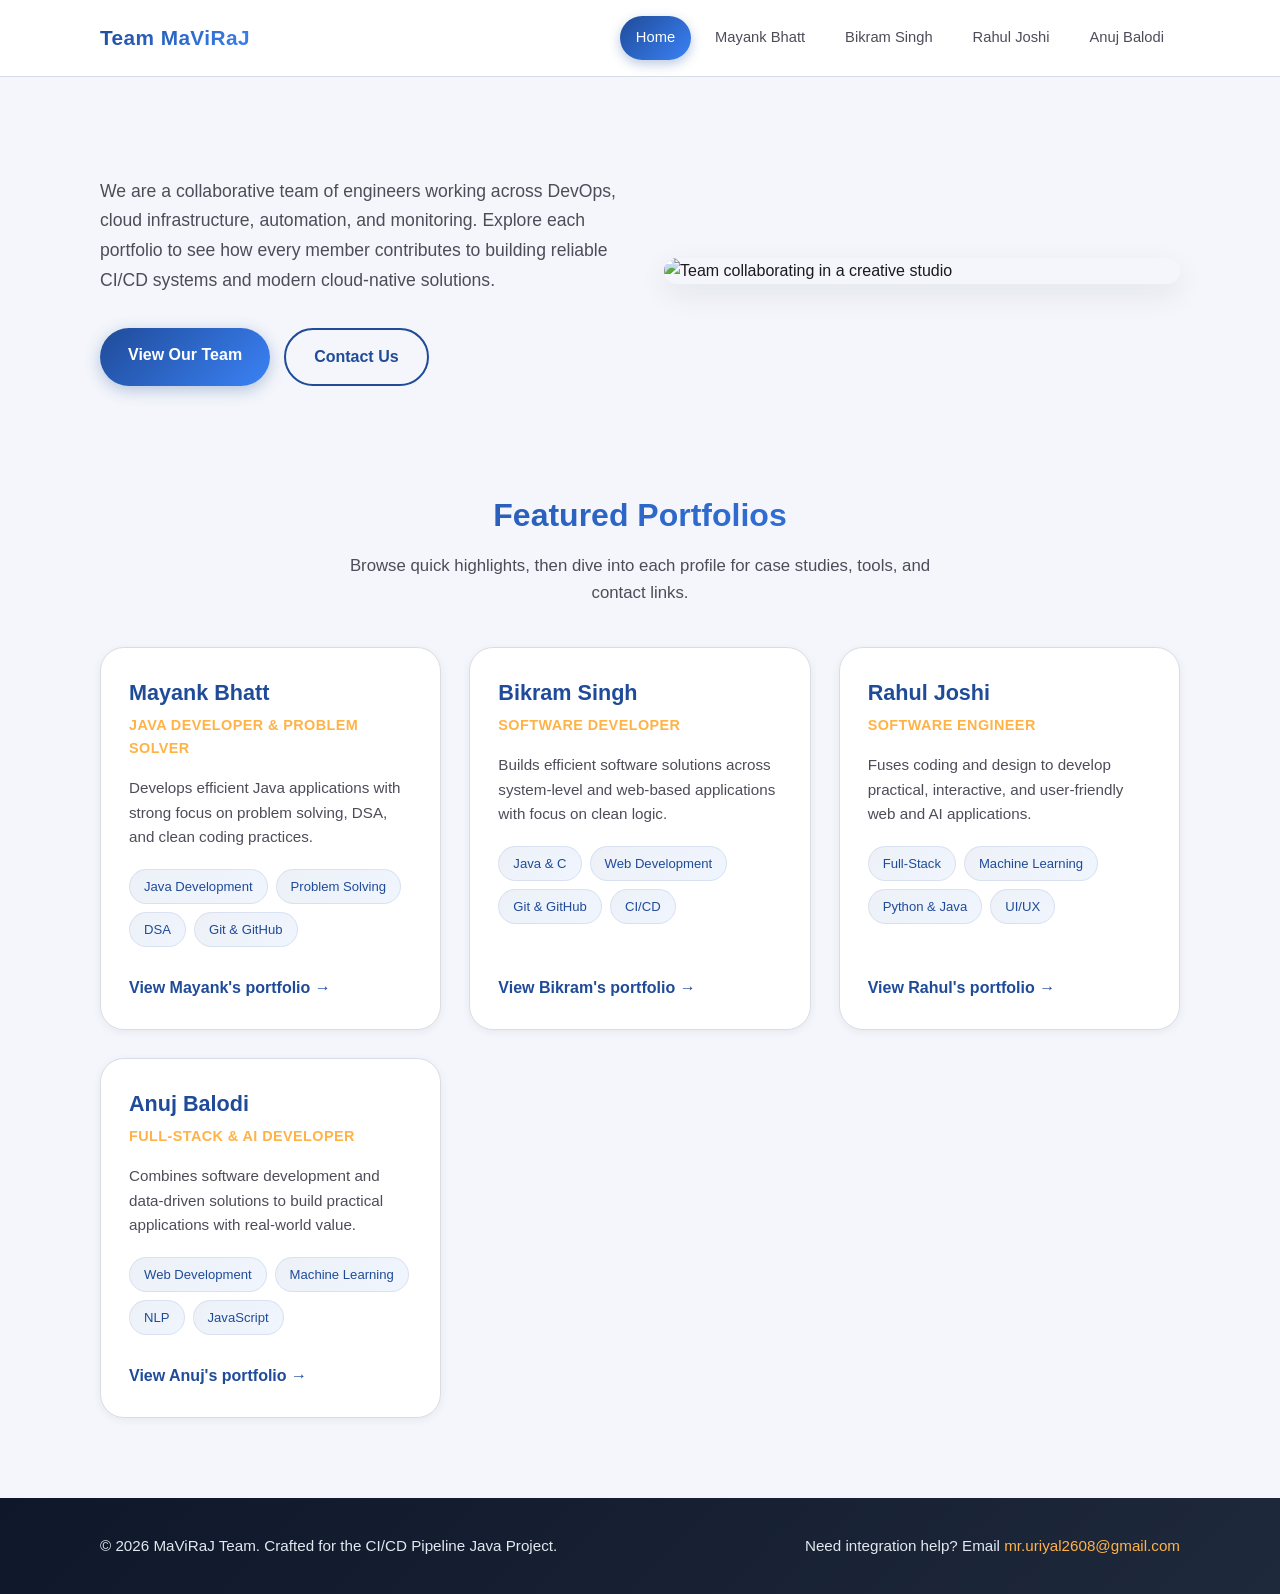
==== index.html @ 36781bea "Update index.html" ====
<!DOCTYPE html>
<html lang="en">
<head>
    <meta charset="UTF-8">
    <meta name="viewport" content="width=device-width, initial-scale=1.0">
    <title>Team Portfolio Hub</title>
    <link rel="stylesheet" href="styles.css">
</head>
<body>
    <header> 
        <nav>
            <div class="brand">Team MaViRaJ</div>
            <div class="nav-links">
                <a class="active" href="index.html">Home</a>
                <a href="portfolio-mayank.html">Mayank Bhatt</a>
                <a href="portfolio-bikram.html">Bikram Singh</a>
                <a href="portfolio-rahul.html">Rahul Joshi</a>
                <a href="portfolio-anuj.html">Anuj Balodi</a>
            </div>
        </nav>
    </header>

    <main>
        <section class="hero">
            <div class="hero-text">
                <h1></h1>
                <p>We are a collaborative team of engineers working across DevOps, cloud infrastructure, automation, and monitoring. Explore each portfolio to see how every member contributes to building reliable CI/CD systems and modern cloud-native solutions.</p>
                <div class="hero-cta">
                    <a href="#team">View Our Team</a>
                    <a class="secondary" href="https://mail.google.com/mail/?view=cm&fs=1&to=mr.uriyal2608@gmail.com">Contact Us</a>
                </div>
            </div>
            <div>
                <img src="https://images.unsplash.com/photo-1521737604893-d14cc237f11d?auto=format&fit=crop&w=900&q=80" alt="Team collaborating in a creative studio">
            </div>
        </section>

        <section id="team">
            <div class="section-heading">
                <h2>Featured Portfolios</h2>
                <p>Browse quick highlights, then dive into each profile for case studies, tools, and contact links.</p>
            </div>
            <div class="member-grid">
                <article class="member-card">
                    <div>
                        <h3>Mayank Bhatt</h3>
                        <p class="role">Java Developer & Problem Solver</p>
                    </div>
                    <p>Develops efficient Java applications with strong focus on problem solving, DSA, and clean coding practices.</p>
                    <div class="chip-group">
                        <span class="chip">Java Development</span>
                        <span class="chip">Problem Solving</span>
                        <span class="chip">DSA</span>
                        <span class="chip">Git & GitHub</span>
                    </div>
                    <a class="profile-link" href="portfolio-mayank.html">View Mayank's portfolio →</a>
                </article>

                <article class="member-card">
                    <div>
                        <h3>Bikram Singh</h3>
                        <p class="role">Software Developer</p>
                    </div>
                    <p>Builds efficient software solutions across system-level and web-based applications with focus on clean logic.</p>
                    <div class="chip-group">
                        <span class="chip">Java & C</span>
                        <span class="chip">Web Development</span>
                        <span class="chip">Git & GitHub</span>
                        <span class="chip">CI/CD</span>
                    </div>
                    <a class="profile-link" href="portfolio-bikram.html">View Bikram's portfolio →</a>
                </article>

                <article class="member-card">
                    <div>
                        <h3>Rahul Joshi</h3>
                        <p class="role">Software Engineer</p>
                    </div>
                    <p>Fuses coding and design to develop practical, interactive, and user-friendly web and AI applications.</p>
                    <div class="chip-group">
                        <span class="chip">Full-Stack</span>
                        <span class="chip">Machine Learning</span>
                        <span class="chip">Python & Java</span>
                        <span class="chip">UI/UX</span>
                    </div>
                    <a class="profile-link" href="portfolio-rahul.html">View Rahul's portfolio →</a>
                </article>

                <article class="member-card">
                    <div>
                        <h3>Anuj Balodi</h3>
                        <p class="role">Full-Stack & AI Developer</p>
                    </div>
                    <p>Combines software development and data-driven solutions to build practical applications with real-world value.</p>
                    <div class="chip-group">
                        <span class="chip">Web Development</span>
                        <span class="chip">Machine Learning</span>
                        <span class="chip">NLP</span>
                        <span class="chip">JavaScript</span>
                    </div>
                    <a class="profile-link" href="portfolio-anuj.html">View Anuj's portfolio →</a>
                </article>
            </div>
        </section>
    </main>

    <footer>
        <div class="container">
            <p>© 2026 MaViRaJ Team. Crafted for the CI/CD Pipeline Java Project.</p>
            <p>Need integration help? Email <a href="mailto:mr.uriyal2608@gmail.com">mr.uriyal2608@gmail.com</a></p>
        </div>
    </footer>
</body>

</html>
---- styles.css ----
/* Base styles */
:root {
    --primary: #1f4b99;
    --primary-dark: #163a7a;
    --accent: #ffb347;
    --accent-light: #ffd699;
    --bg: #f4f6fb;
    --text: #1a1a1f;
    --muted: #4d4d59;
    --card-bg: #ffffff;
    --border: #d9dce5;
    --gradient-start: #1f4b99;
    --gradient-end: #3b82f6;
    --shadow-sm: 0 2px 8px rgba(15, 23, 42, 0.06);
    --shadow-md: 0 10px 30px rgba(15, 23, 42, 0.08);
    --shadow-lg: 0 20px 40px rgba(15, 23, 42, 0.12);
}

* {
    box-sizing: border-box;
    margin: 0;
    padding: 0;
}

html {
    scroll-behavior: smooth;
}

body {
    font-family: "Segoe UI", Arial, sans-serif;
    color: var(--text);
    background: var(--bg);
    line-height: 1.6;
    min-height: 100vh;
}

a {
    color: inherit;
    text-decoration: none;
    transition: color 0.2s ease;
}

img {
    display: block;
    max-width: 100%;
    border-radius: 16px;
    box-shadow: var(--shadow-md);
}

/* Header styles */
header {
    background: rgba(255, 255, 255, 0.95);
    border-bottom: 1px solid var(--border);
    position: sticky;
    top: 0;
    z-index: 100;
    backdrop-filter: blur(10px);
}

nav {
    max-width: 1120px;
    margin: 0 auto;
    padding: 16px 20px;
    display: flex;
    align-items: center;
    justify-content: space-between;
    gap: 24px;
}

nav .brand {
    font-size: 1.3rem;
    font-weight: 700;
    background: linear-gradient(135deg, var(--gradient-start), var(--gradient-end));
    -webkit-background-clip: text;
    -webkit-text-fill-color: transparent;
    background-clip: text;
    letter-spacing: 0.02em;
}

.nav-links {
    display: flex;
    gap: 8px;
    flex-wrap: wrap;
}

.nav-links a {
    padding: 10px 16px;
    border-radius: 999px;
    transition: all 0.25s ease;
    font-size: 0.92rem;
    font-weight: 500;
    color: var(--muted);
}

.nav-links a:hover {
    background: rgba(31, 75, 153, 0.08);
    color: var(--primary);
}

.nav-links a.active {
    background: linear-gradient(135deg, var(--gradient-start), var(--gradient-end));
    color: #ffffff;
    box-shadow: 0 4px 12px rgba(31, 75, 153, 0.3);
}

/* Main content */
main {
    max-width: 1120px;
    margin: 0 auto;
    padding: 48px 20px 80px;
}

/* Hero section */
.hero {
    display: grid;
    grid-template-columns: repeat(auto-fit, minmax(280px, 1fr));
    gap: 48px;
    align-items: center;
    margin-bottom: 72px;
    padding: 32px 0;
}

.hero-text h1 {
    font-size: clamp(2.2rem, 5vw, 3.2rem);
    background: linear-gradient(135deg, var(--gradient-start), var(--gradient-end));
    -webkit-background-clip: text;
    -webkit-text-fill-color: transparent;
    background-clip: text;
    margin-bottom: 20px;
    line-height: 1.2;
}

.hero-text p {
    color: var(--muted);
    font-size: 1.1rem;
    line-height: 1.7;
}

.hero-cta {
    display: flex;
    gap: 14px;
    margin-top: 32px;
    flex-wrap: wrap;
}

.hero-cta a {
    background: linear-gradient(135deg, var(--gradient-start), var(--gradient-end));
    color: #ffffff;
    padding: 14px 28px;
    border-radius: 999px;
    font-weight: 600;
    transition: all 0.25s ease;
    box-shadow: 0 4px 16px rgba(31, 75, 153, 0.3);
}

.hero-cta a:hover {
    transform: translateY(-3px);
    box-shadow: 0 8px 24px rgba(31, 75, 153, 0.4);
}

.hero-cta a.secondary {
    background: transparent;
    border: 2px solid var(--primary);
    color: var(--primary);
    box-shadow: none;
}

.hero-cta a.secondary:hover {
    background: var(--primary);
    color: #ffffff;
}

/* Section headings */
.section-heading {
    text-align: center;
    margin-bottom: 40px;
}

.section-heading h2 {
    font-size: 2rem;
    background: linear-gradient(135deg, var(--gradient-start), var(--gradient-end));
    -webkit-background-clip: text;
    -webkit-text-fill-color: transparent;
    background-clip: text;
    margin-bottom: 12px;
}

.section-heading p {
    color: var(--muted);
    font-size: 1.05rem;
    max-width: 600px;
    margin: 0 auto;
}

/* Member grid */
.member-grid {
    display: grid;
    grid-template-columns: repeat(auto-fit, minmax(280px, 1fr));
    gap: 28px;
}

.member-card {
    background: var(--card-bg);
    border: 1px solid var(--border);
    border-radius: 24px;
    padding: 28px;
    display: flex;
    flex-direction: column;
    gap: 16px;
    box-shadow: var(--shadow-sm);
    transition: all 0.3s ease;
    position: relative;
    overflow: hidden;
}

.member-card::before {
    content: '';
    position: absolute;
    top: 0;
    left: 0;
    right: 0;
    height: 4px;
    background: linear-gradient(135deg, var(--gradient-start), var(--gradient-end));
    opacity: 0;
    transition: opacity 0.3s ease;
}

.member-card:hover {
    transform: translateY(-6px);
    box-shadow: var(--shadow-lg);
    border-color: rgba(31, 75, 153, 0.2);
}

.member-card:hover::before {
    opacity: 1;
}

.member-card h3 {
    font-size: 1.35rem;
    color: var(--primary);
    margin-bottom: 4px;
}

.member-card .role {
    color: var(--accent);
    font-weight: 600;
    font-size: 0.9rem;
    letter-spacing: 0.03em;
    text-transform: uppercase;
}

.member-card > p {
    color: var(--muted);
    font-size: 0.95rem;
    line-height: 1.6;
}

.member-card .chip-group {
    display: flex;
    flex-wrap: wrap;
    gap: 8px;
    margin-top: 4px;
}

.member-card .chip {
    background: linear-gradient(135deg, rgba(31, 75, 153, 0.08), rgba(59, 130, 246, 0.08));
    color: var(--primary);
    border-radius: 20px;
    padding: 6px 14px;
    font-size: 0.82rem;
    font-weight: 500;
    border: 1px solid rgba(31, 75, 153, 0.1);
}

.member-card .profile-link {
    margin-top: auto;
    padding-top: 12px;
    color: var(--primary);
    font-weight: 600;
    display: inline-flex;
    align-items: center;
    gap: 6px;
    transition: gap 0.2s ease;
}

.member-card .profile-link:hover {
    gap: 10px;
}

/* Footer */
footer {
    background: linear-gradient(135deg, #0f172a, #1e293b);
    color: #e2e8f0;
    padding: 36px 0;
}

footer .container {
    max-width: 1120px;
    margin: 0 auto;
    padding: 0 20px;
    display: flex;
    justify-content: space-between;
    gap: 24px;
    flex-wrap: wrap;
    font-size: 0.95rem;
}

footer a {
    color: var(--accent);
    transition: color 0.2s ease;
}

footer a:hover {
    color: var(--accent-light);
}

/* Profile page layout */
.profile-header {
    display: grid;
    grid-template-columns: repeat(auto-fit, minmax(280px, 1fr));
    gap: 40px;
    margin-bottom: 56px;
    align-items: center;
}

.profile-summary h1 {
    font-size: clamp(2rem, 5vw, 2.8rem);
    background: linear-gradient(135deg, var(--gradient-start), var(--gradient-end));
    -webkit-background-clip: text;
    -webkit-text-fill-color: transparent;
    background-clip: text;
    margin-bottom: 8px;
}

.profile-summary .title {
    color: var(--accent);
    font-weight: 600;
    font-size: 1.1rem;
    margin-bottom: 20px;
    letter-spacing: 0.02em;
}

.profile-summary > p {
    color: var(--muted);
    font-size: 1.05rem;
    line-height: 1.7;
}

/* Detail grid */
.detail-grid {
    display: grid;
    grid-template-columns: repeat(auto-fit, minmax(300px, 1fr));
    gap: 24px;
}

.detail-card {
    background: var(--card-bg);
    border: 1px solid var(--border);
    border-radius: 20px;
    padding: 26px;
    display: grid;
    gap: 18px;
    box-shadow: var(--shadow-sm);
    transition: all 0.25s ease;
}

.detail-card:hover {
    box-shadow: var(--shadow-md);
    border-color: rgba(31, 75, 153, 0.15);
}

.detail-card h2 {
    font-size: 1.2rem;
    color: var(--primary);
    padding-bottom: 12px;
    border-bottom: 2px solid rgba(31, 75, 153, 0.1);
}

.detail-card ul {
    list-style: none;
    display: grid;
    gap: 12px;
    color: var(--muted);
    font-size: 0.95rem;
}

.detail-card li {
    display: flex;
    gap: 8px;
    align-items: flex-start;
}

.detail-card li strong {
    color: var(--text);
    min-width: 100px;
    flex-shrink: 0;
}

/* Project cards */
.project-card {
    background: linear-gradient(135deg, rgba(31, 75, 153, 0.04), rgba(59, 130, 246, 0.04));
    border: 1px solid rgba(31, 75, 153, 0.1);
    border-radius: 16px;
    padding: 20px;
    display: grid;
    gap: 10px;
    transition: all 0.25s ease;
}

.project-card:hover {
    background: linear-gradient(135deg, rgba(31, 75, 153, 0.08), rgba(59, 130, 246, 0.08));
    border-color: rgba(31, 75, 153, 0.2);
}

.project-card h3 {
    font-size: 1.05rem;
    color: var(--primary);
}

.project-card p {
    color: var(--muted);
    font-size: 0.9rem;
    line-height: 1.6;
}

/* Button row */
.button-row {
    display: flex;
    gap: 12px;
    flex-wrap: wrap;
}

.button-row a {
    padding: 12px 22px;
    border-radius: 999px;
    font-weight: 600;
    background: linear-gradient(135deg, var(--gradient-start), var(--gradient-end));
    color: #ffffff;
    transition: all 0.25s ease;
    box-shadow: 0 4px 12px rgba(31, 75, 153, 0.25);
}

.button-row a:hover {
    transform: translateY(-2px);
    box-shadow: 0 6px 18px rgba(31, 75, 153, 0.35);
}

.button-row a.secondary {
    background: transparent;
    border: 2px solid var(--primary);
    color: var(--primary);
    box-shadow: none;
}

.button-row a.secondary:hover {
    background: var(--primary);
    color: #ffffff;
}

/* Animations */
@keyframes fadeInUp {
    from {
        opacity: 0;
        transform: translateY(20px);
    }
    to {
        opacity: 1;
        transform: translateY(0);
    }
}

.hero, .member-card, .detail-card {
    animation: fadeInUp 0.5s ease forwards;
}

.member-card:nth-child(1) { animation-delay: 0.1s; }
.member-card:nth-child(2) { animation-delay: 0.2s; }
.member-card:nth-child(3) { animation-delay: 0.3s; }
.member-card:nth-child(4) { animation-delay: 0.4s; }

/* Responsive adjustments */
@media (max-width: 720px) {
    nav {
        flex-direction: column;
        align-items: flex-start;
        gap: 16px;
    }

    .nav-links {
        width: 100%;
        justify-content: flex-start;
    }

    .hero {
        text-align: center;
    }

    .hero-cta {
        justify-content: center;
    }

    .profile-header {
        text-align: center;
    }

    .button-row {
        justify-content: center;
    }

    footer .container {
        justify-content: center;
        text-align: center;
    }

    .section-heading {
        padding: 0 10px;
    }
}

@media (max-width: 480px) {
    .nav-links a {
        padding: 8px 12px;
        font-size: 0.85rem;
    }

    .member-card {
        padding: 22px;
    }

    .detail-card {
        padding: 20px;
    }
}
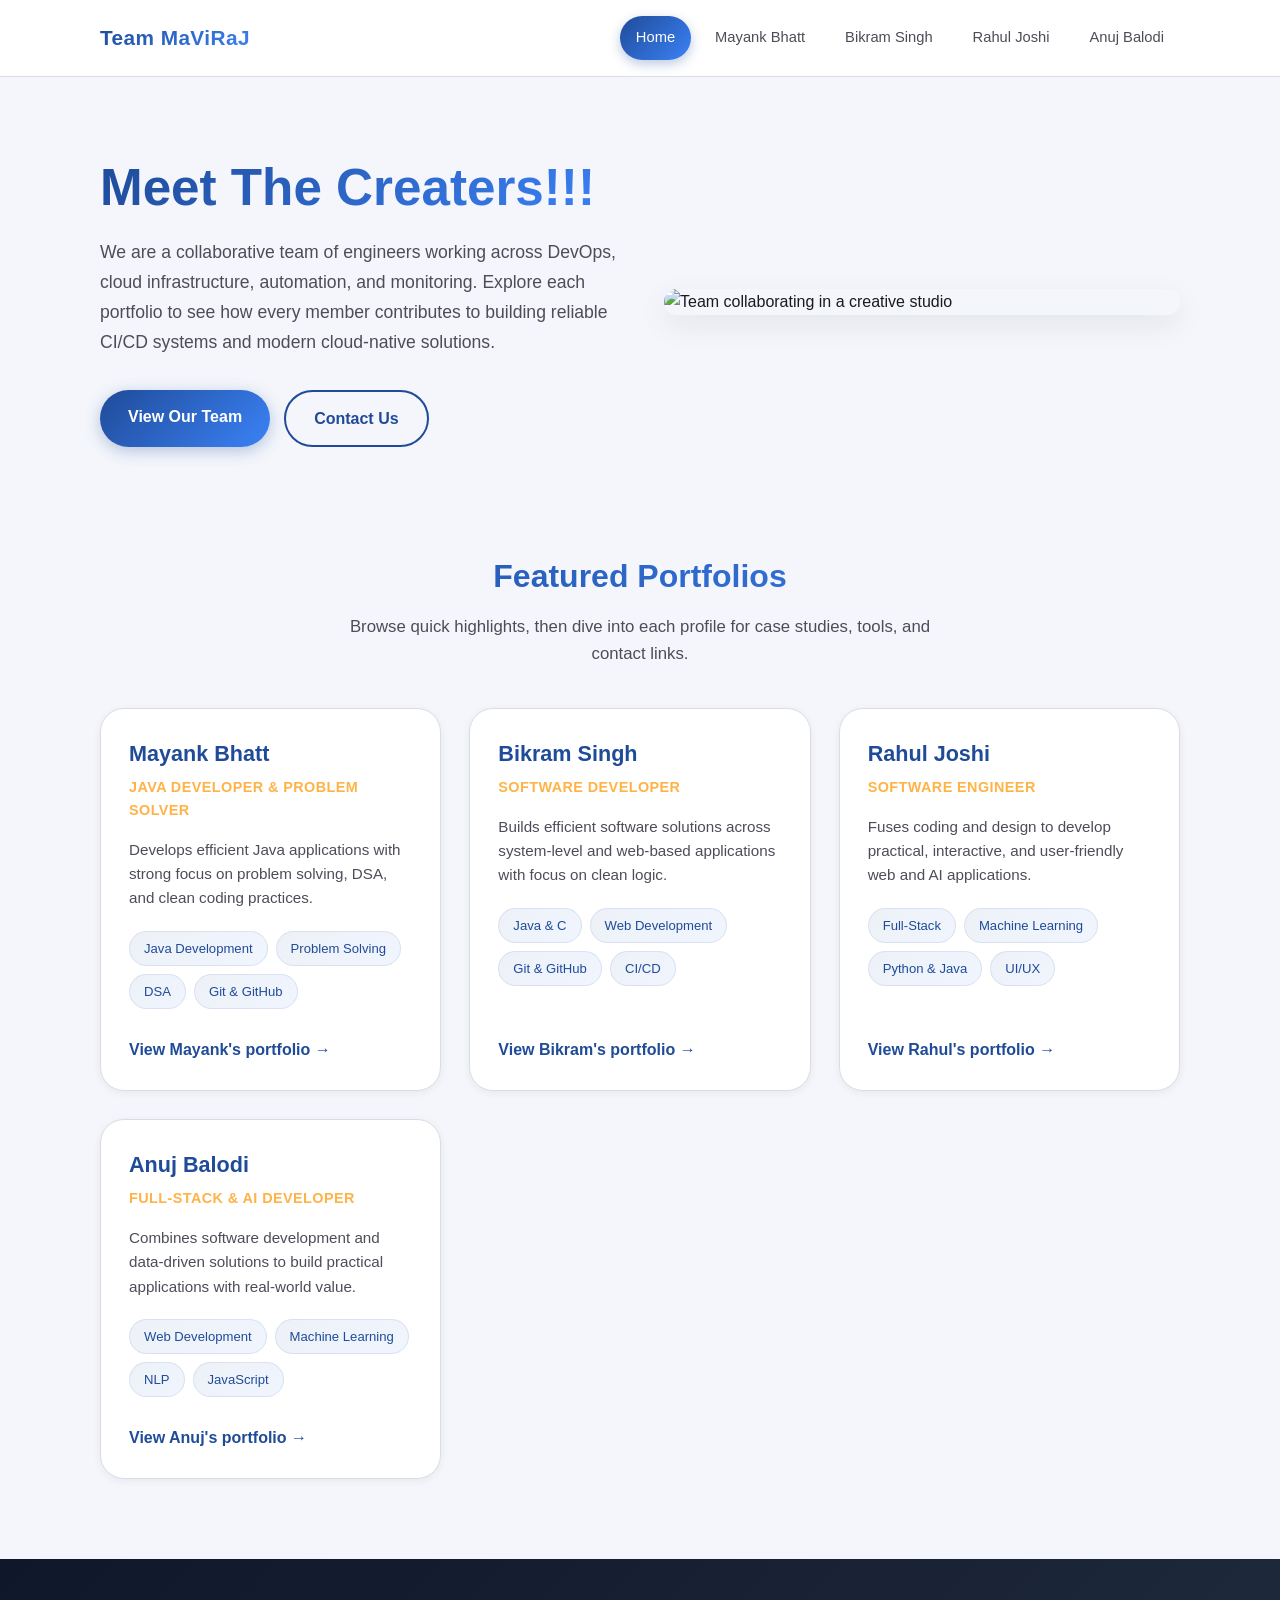
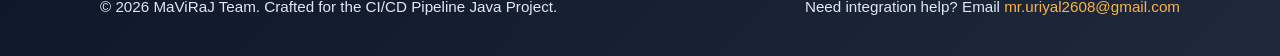
==== commit 98c53f16: "Update index.html" ====
--- a/index.html
+++ b/index.html
@@ -23,7 +23,7 @@
     <main>
         <section class="hero">
             <div class="hero-text">
-                <h1></h1>
+                <h1>Meet The Creaters!!!</h1>
                 <p>We are a collaborative team of engineers working across DevOps, cloud infrastructure, automation, and monitoring. Explore each portfolio to see how every member contributes to building reliable CI/CD systems and modern cloud-native solutions.</p>
                 <div class="hero-cta">
                     <a href="#team">View Our Team</a>
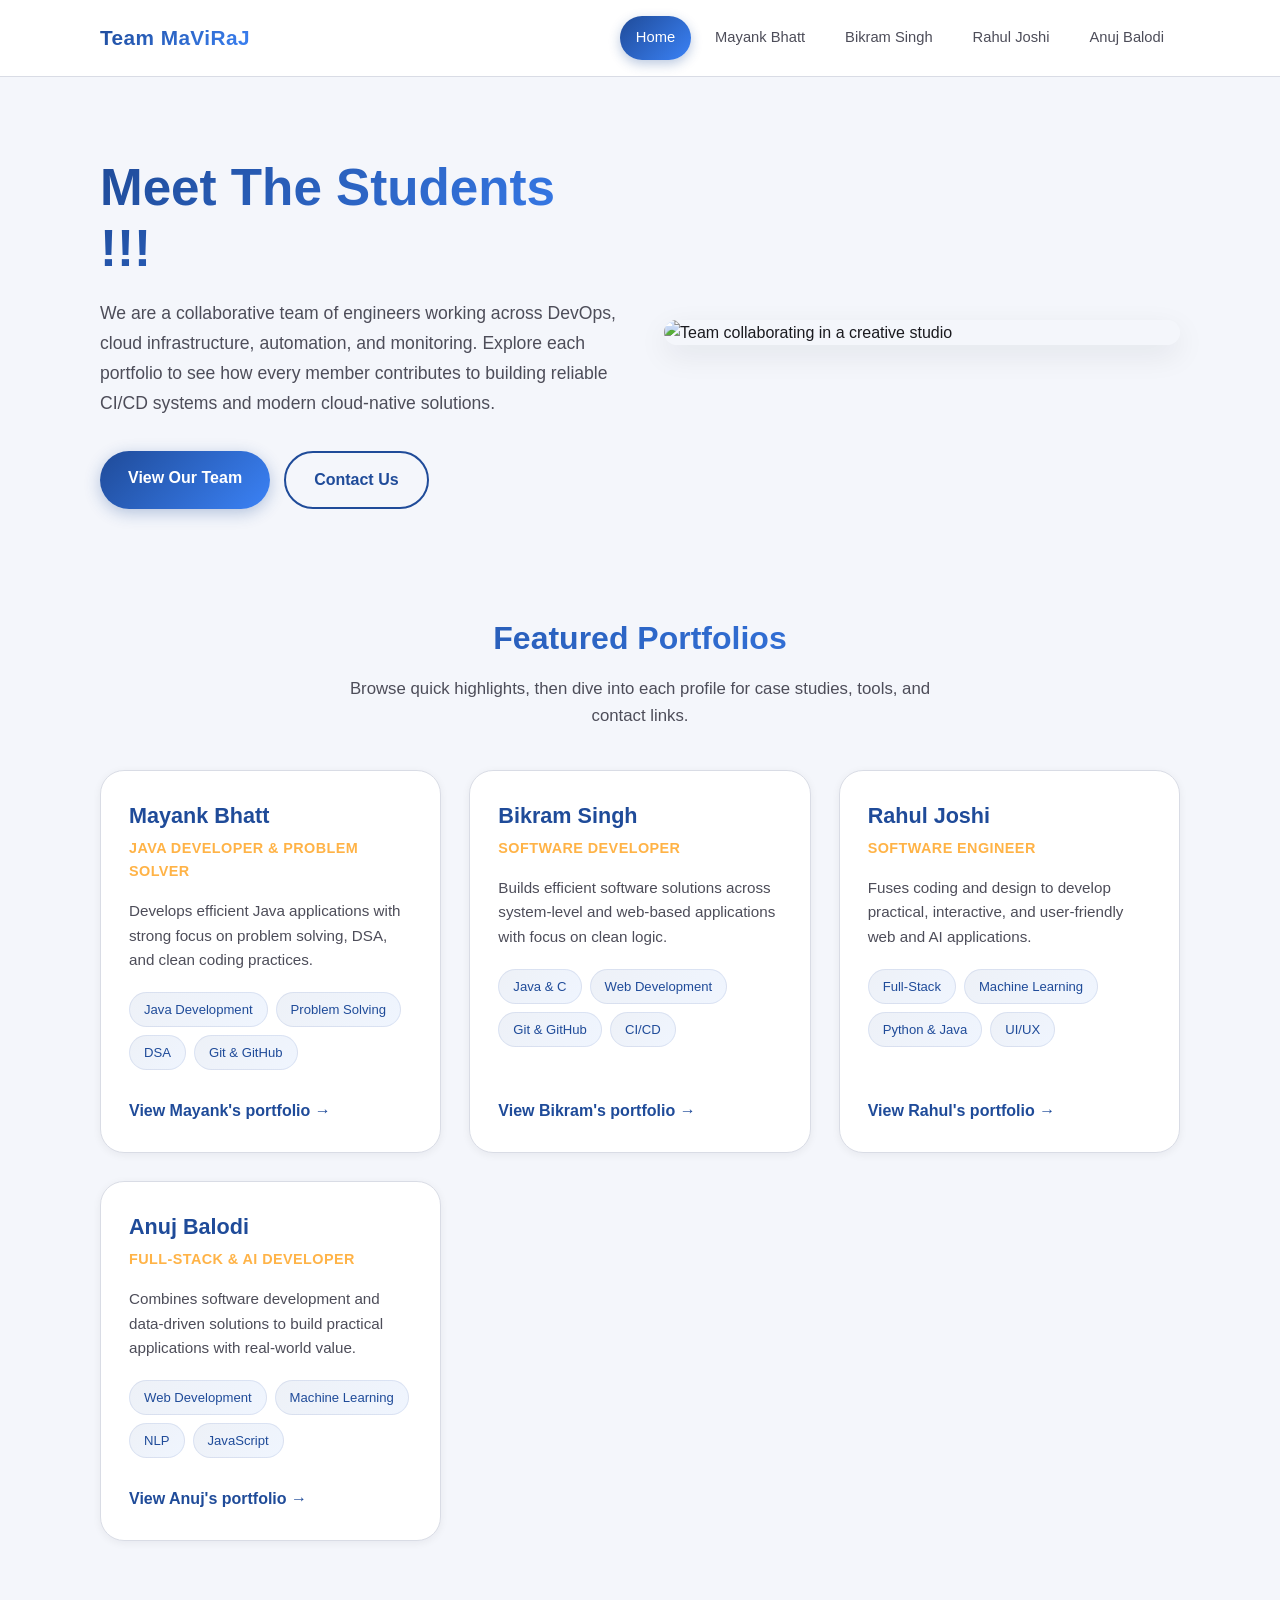
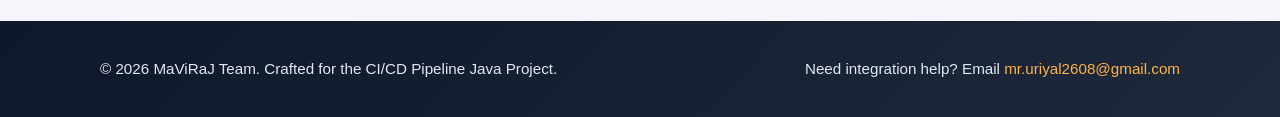
==== commit 34b84617: "Update index.html" ====
--- a/index.html
+++ b/index.html
@@ -23,7 +23,7 @@
     <main>
         <section class="hero">
             <div class="hero-text">
-                <h1>Meet The Creaters!!!</h1>
+                <h1>Meet The Students !!!</h1>
                 <p>We are a collaborative team of engineers working across DevOps, cloud infrastructure, automation, and monitoring. Explore each portfolio to see how every member contributes to building reliable CI/CD systems and modern cloud-native solutions.</p>
                 <div class="hero-cta">
                     <a href="#team">View Our Team</a>
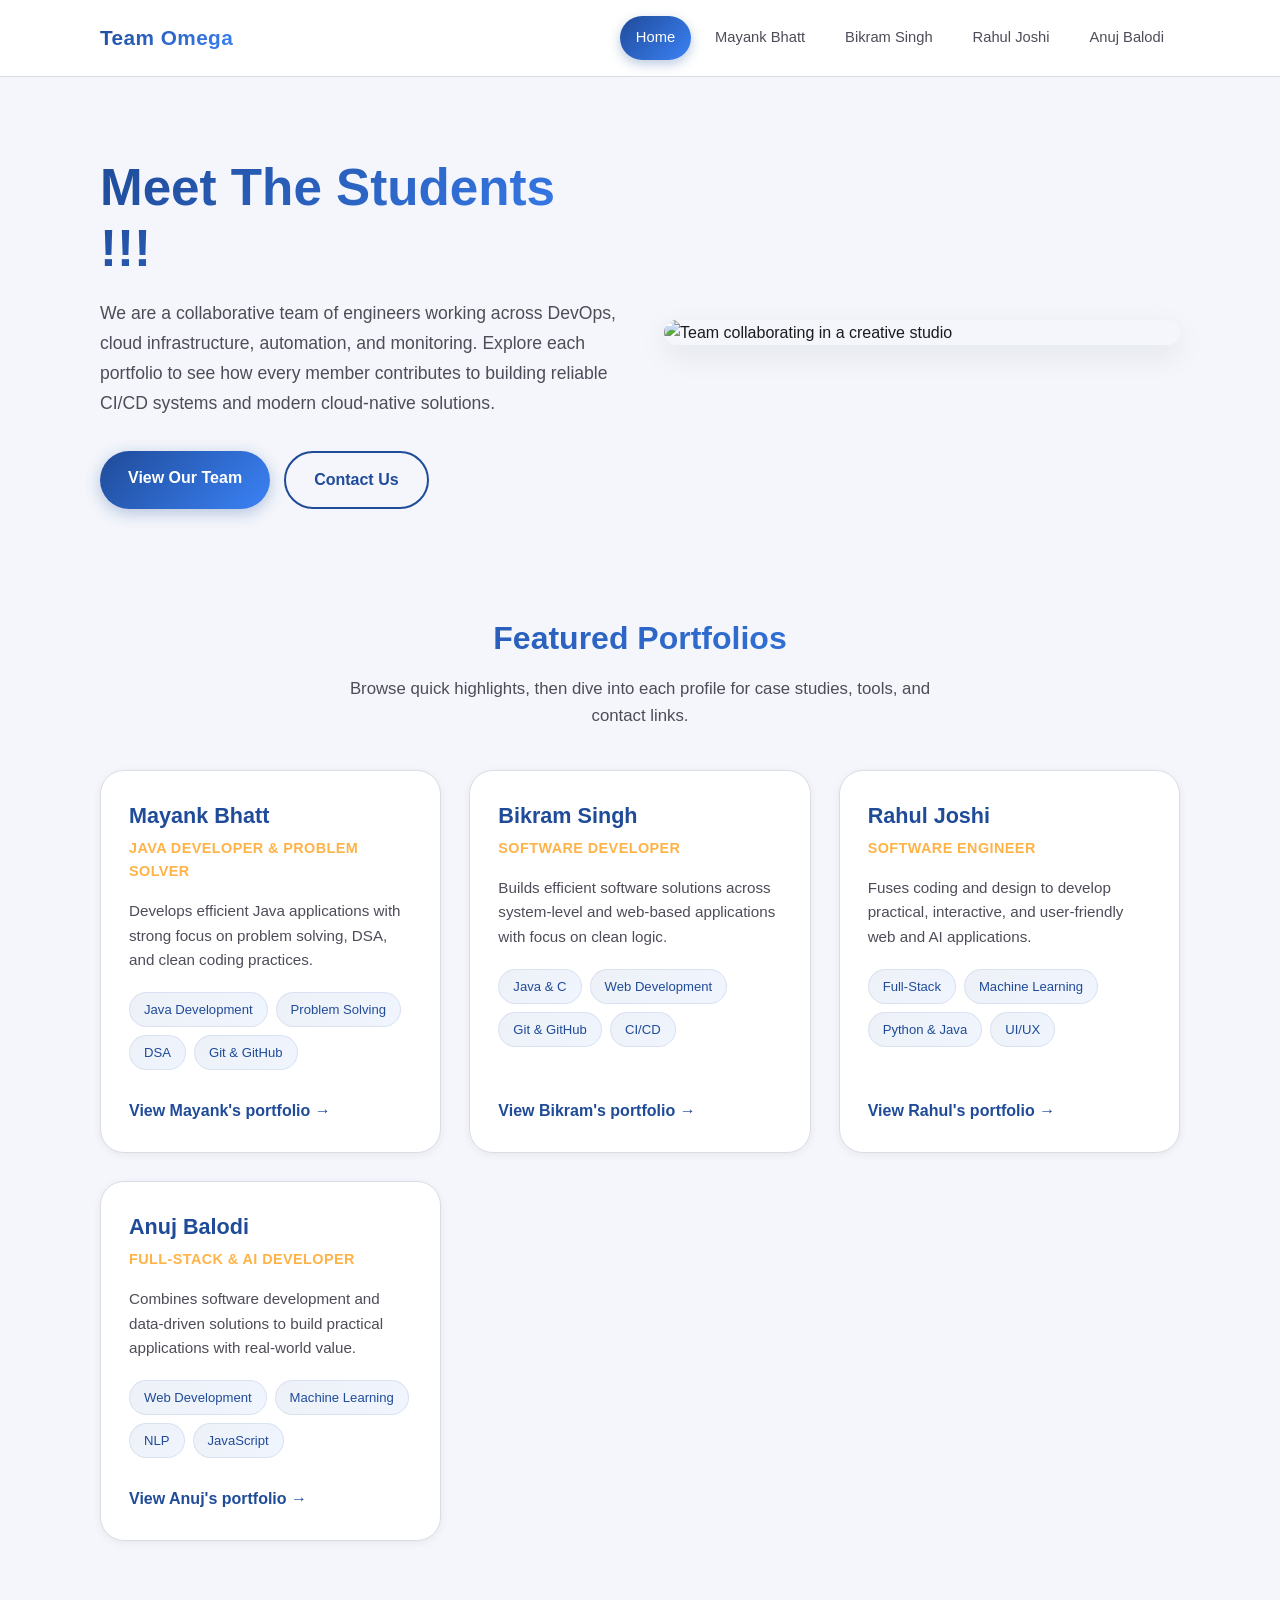
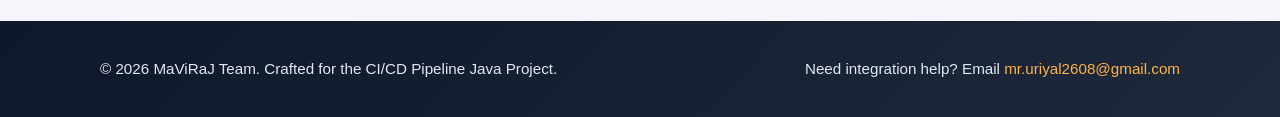
==== commit 582958a8: "Update index.html" ====
--- a/index.html
+++ b/index.html
@@ -9,7 +9,7 @@
 <body>
     <header> 
         <nav>
-            <div class="brand">Team MaViRaJ</div>
+            <div class="brand">Team Omega</div>
             <div class="nav-links">
                 <a class="active" href="index.html">Home</a>
                 <a href="portfolio-mayank.html">Mayank Bhatt</a>
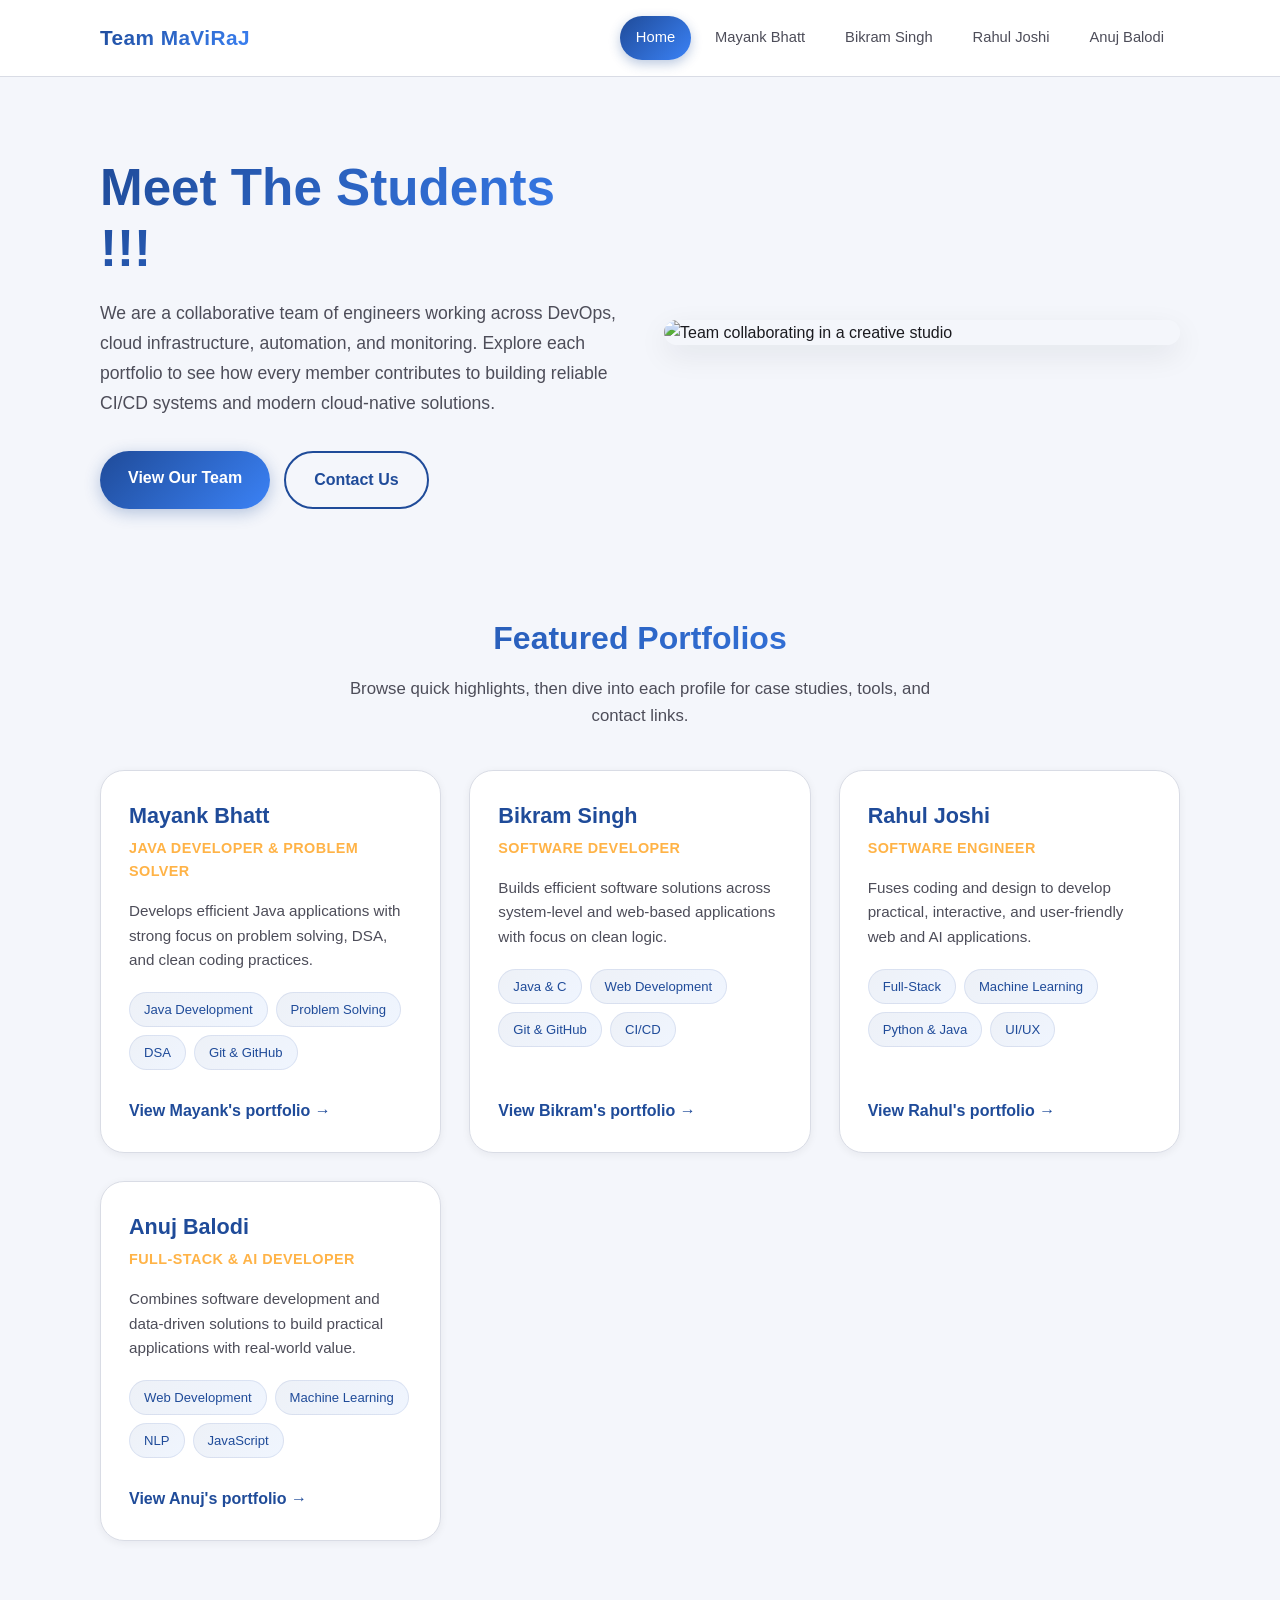
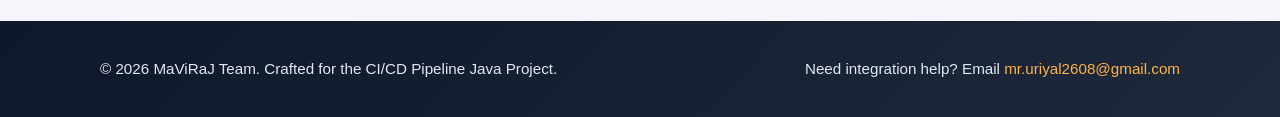
==== commit 467efe2f: "Update index.html" ====
--- a/index.html
+++ b/index.html
@@ -9,7 +9,7 @@
 <body>
     <header> 
         <nav>
-            <div class="brand">Team Omega</div>
+            <div class="brand">Team MaViRaJ</div>
             <div class="nav-links">
                 <a class="active" href="index.html">Home</a>
                 <a href="portfolio-mayank.html">Mayank Bhatt</a>
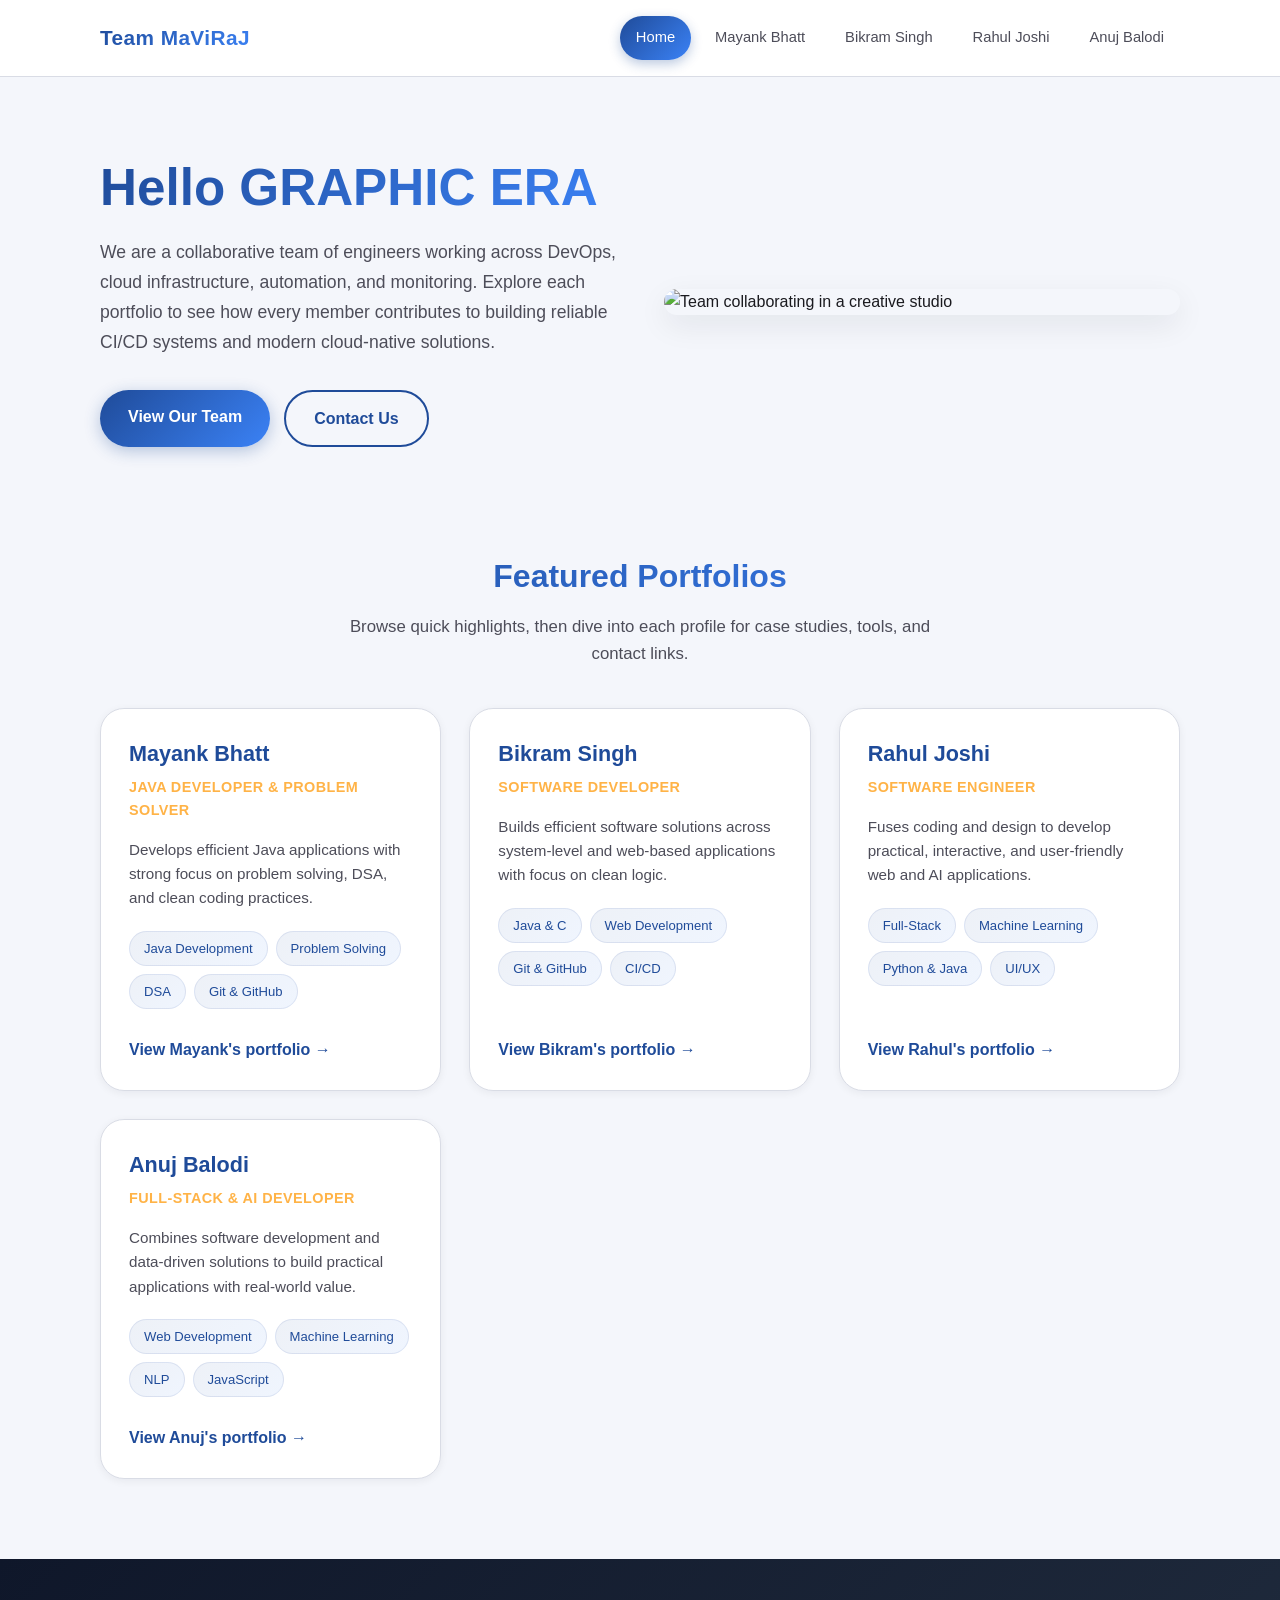
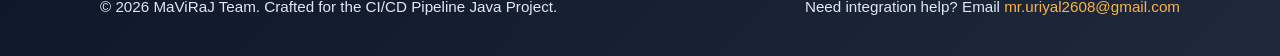
==== commit b2791664: "Update index.html" ====
--- a/index.html
+++ b/index.html
@@ -23,7 +23,7 @@
     <main>
         <section class="hero">
             <div class="hero-text">
-                <h1>Meet The Students !!!</h1>
+                <h1>Hello GRAPHIC ERA</h1>
                 <p>We are a collaborative team of engineers working across DevOps, cloud infrastructure, automation, and monitoring. Explore each portfolio to see how every member contributes to building reliable CI/CD systems and modern cloud-native solutions.</p>
                 <div class="hero-cta">
                     <a href="#team">View Our Team</a>
